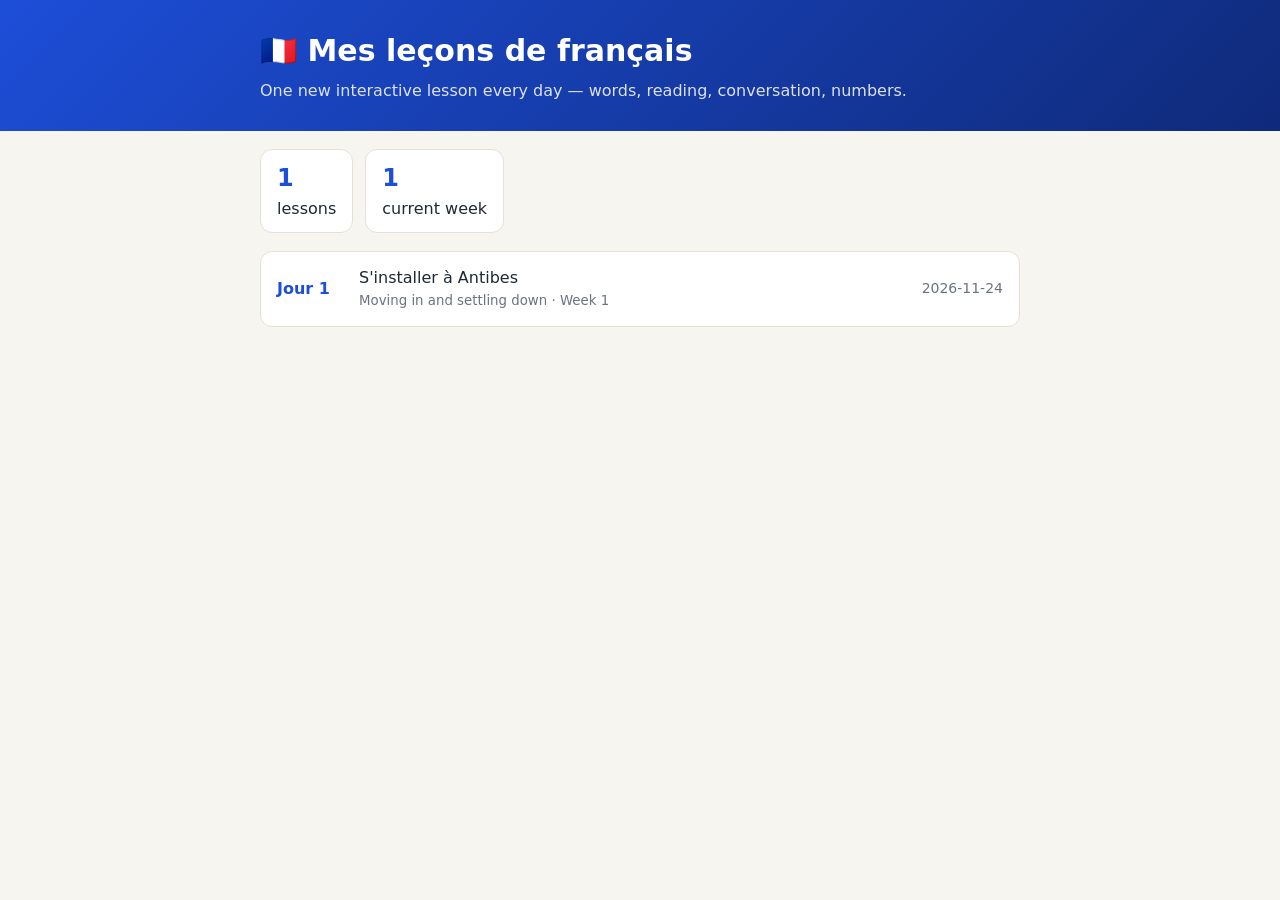
==== index.html @ 56b732ca "Set up AI French teacher: instructions, progress files, lesson template and Day 1 Co-Authored-By: Cl" ====
<!DOCTYPE html>
<html lang="fr">
<head>
<meta charset="utf-8">
<meta name="viewport" content="width=device-width, initial-scale=1">
<title>Mes leçons de français</title>
<style>
  body{margin:0;background:#f7f5f0;color:#1f2933;font:16px/1.55 system-ui,-apple-system,"Segoe UI",Roboto,sans-serif}
  header{background:linear-gradient(135deg,#1d4ed8,#0f2a7a);color:#fff;padding:28px 16px}
  .wrap{max-width:760px;margin:0 auto}
  h1{margin:0 0 4px;font-size:30px}
  header p{margin:0;opacity:.85}
  main{padding:18px 16px 40px}
  .stats{display:flex;gap:12px;flex-wrap:wrap;margin-bottom:18px}
  .stat{background:#fff;border:1px solid #e5e1d8;border-radius:12px;padding:10px 16px}
  .stat b{display:block;font-size:24px;color:#1d4ed8}
  a.day{display:flex;justify-content:space-between;align-items:center;gap:12px;background:#fff;border:1px solid #e5e1d8;border-radius:12px;padding:14px 16px;margin:10px 0;text-decoration:none;color:inherit}
  a.day:hover{border-color:#1d4ed8}
  a.day.today{border:2px solid #1d4ed8}
  .d{font-weight:700;color:#1d4ed8;min-width:70px}
  .t{flex:1}
  .t small{display:block;color:#6b7280}
  .date{color:#6b7280;font-size:14px;white-space:nowrap}
</style>
</head>
<body>
<header><div class="wrap">
  <h1>🇫🇷 Mes leçons de français</h1>
  <p>One new interactive lesson every day — words, reading, conversation, numbers.</p>
</div></header>
<main class="wrap">
  <div class="stats">
    <div class="stat"><b id="s-days">0</b>lessons</div>
    <div class="stat"><b id="s-week">1</b>current week</div>
  </div>
  <div id="list"></div>
</main>
<script>
/* The teacher adds each new day at the TOP of this array. */
const DAYS = [
  { day: 1, date: "2026-11-24", week: 1, theme_fr: "S'installer à Antibes", theme_en: "Moving in and settling down" }
];

const today = new Date().toISOString().slice(0, 10);
document.getElementById("s-days").textContent = DAYS.length;
document.getElementById("s-week").textContent = DAYS.length ? DAYS[0].week : 1;
const list = document.getElementById("list");
DAYS.forEach(d => {
  const a = document.createElement("a");
  a.className = "day" + (d.date === today ? " today" : "");
  a.href = "days/" + d.date + ".html";
  a.innerHTML = '<span class="d"></span><span class="t"><span class="fr"></span><small></small></span><span class="date"></span>';
  a.querySelector(".d").textContent = "Jour " + d.day;
  a.querySelector(".fr").textContent = d.theme_fr;
  a.querySelector("small").textContent = d.theme_en + " · Week " + d.week;
  a.querySelector(".date").textContent = d.date === today ? "Aujourd'hui" : d.date;
  list.appendChild(a);
});
</script>
</body>
</html>
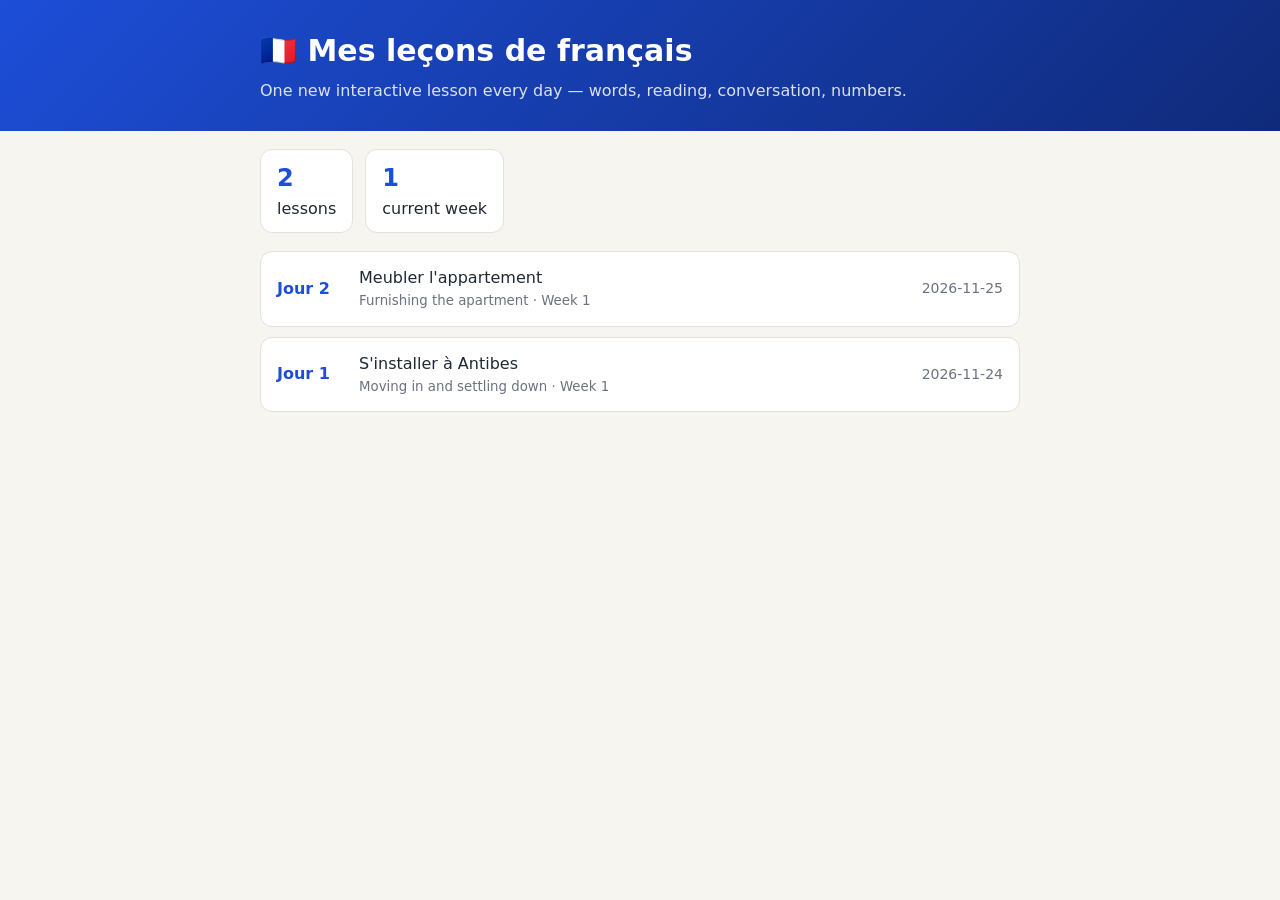
==== commit 9a7b306b: "Day 2 (2026-11-25): Meubler l'appartement Co-Authored-By: Claude Opus 5.5 <noreply@anthropic.com> Cl" ====
--- a/index.html
+++ b/index.html
@@ -38,6 +38,7 @@
 <script>
 /* The teacher adds each new day at the TOP of this array. */
 const DAYS = [
+  { day: 2, date: "2026-11-25", week: 1, theme_fr: "Meubler l'appartement", theme_en: "Furnishing the apartment" },
   { day: 1, date: "2026-11-24", week: 1, theme_fr: "S'installer à Antibes", theme_en: "Moving in and settling down" }
 ];
 
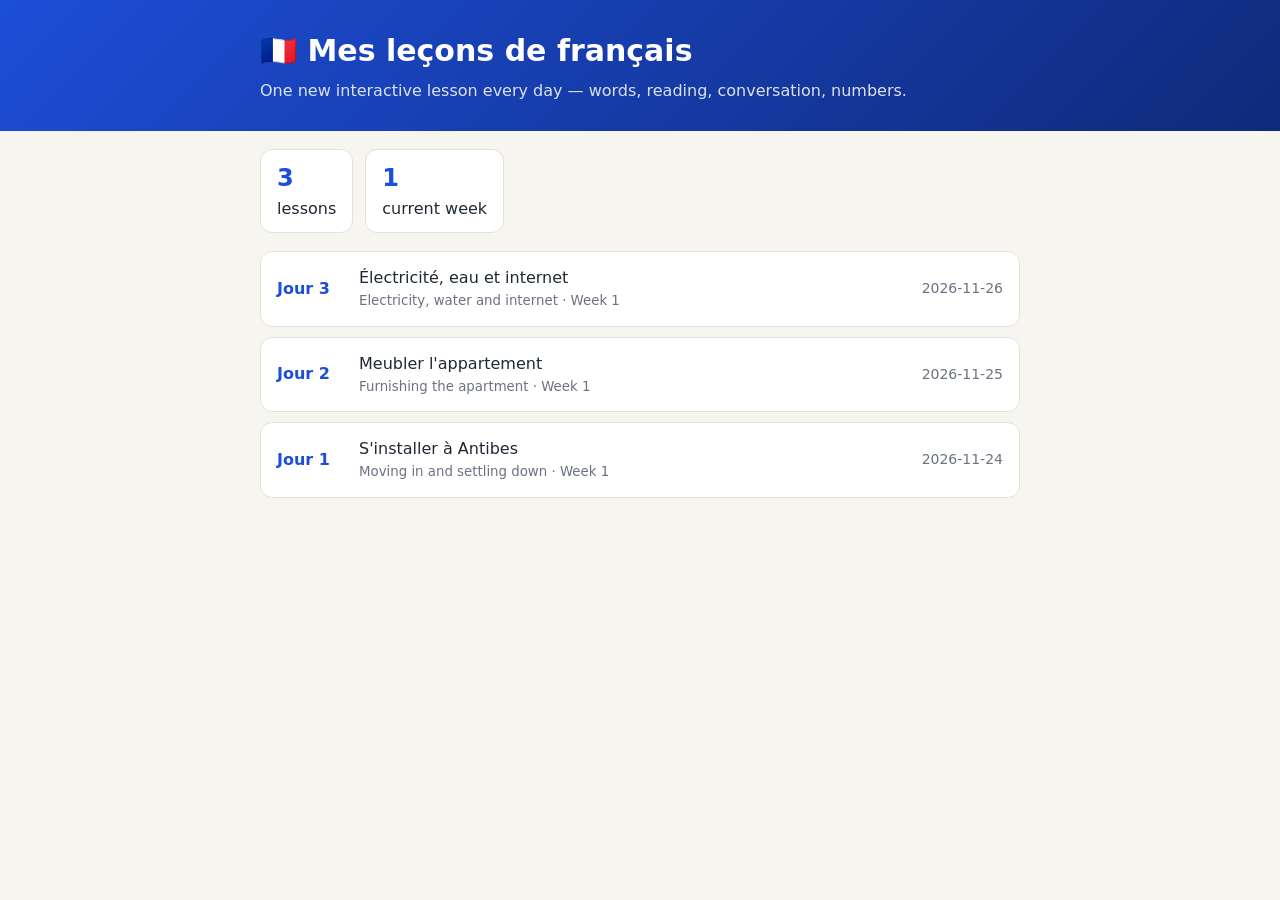
==== commit 46512520: "Day 3 (2026-11-26): Électricité, eau et internet Co-Authored-By: Claude Opus 5.5 <noreply@anthropic." ====
--- a/index.html
+++ b/index.html
@@ -38,6 +38,7 @@
 <script>
 /* The teacher adds each new day at the TOP of this array. */
 const DAYS = [
+  { day: 3, date: "2026-11-26", week: 1, theme_fr: "Électricité, eau et internet", theme_en: "Electricity, water and internet" },
   { day: 2, date: "2026-11-25", week: 1, theme_fr: "Meubler l'appartement", theme_en: "Furnishing the apartment" },
   { day: 1, date: "2026-11-24", week: 1, theme_fr: "S'installer à Antibes", theme_en: "Moving in and settling down" }
 ];
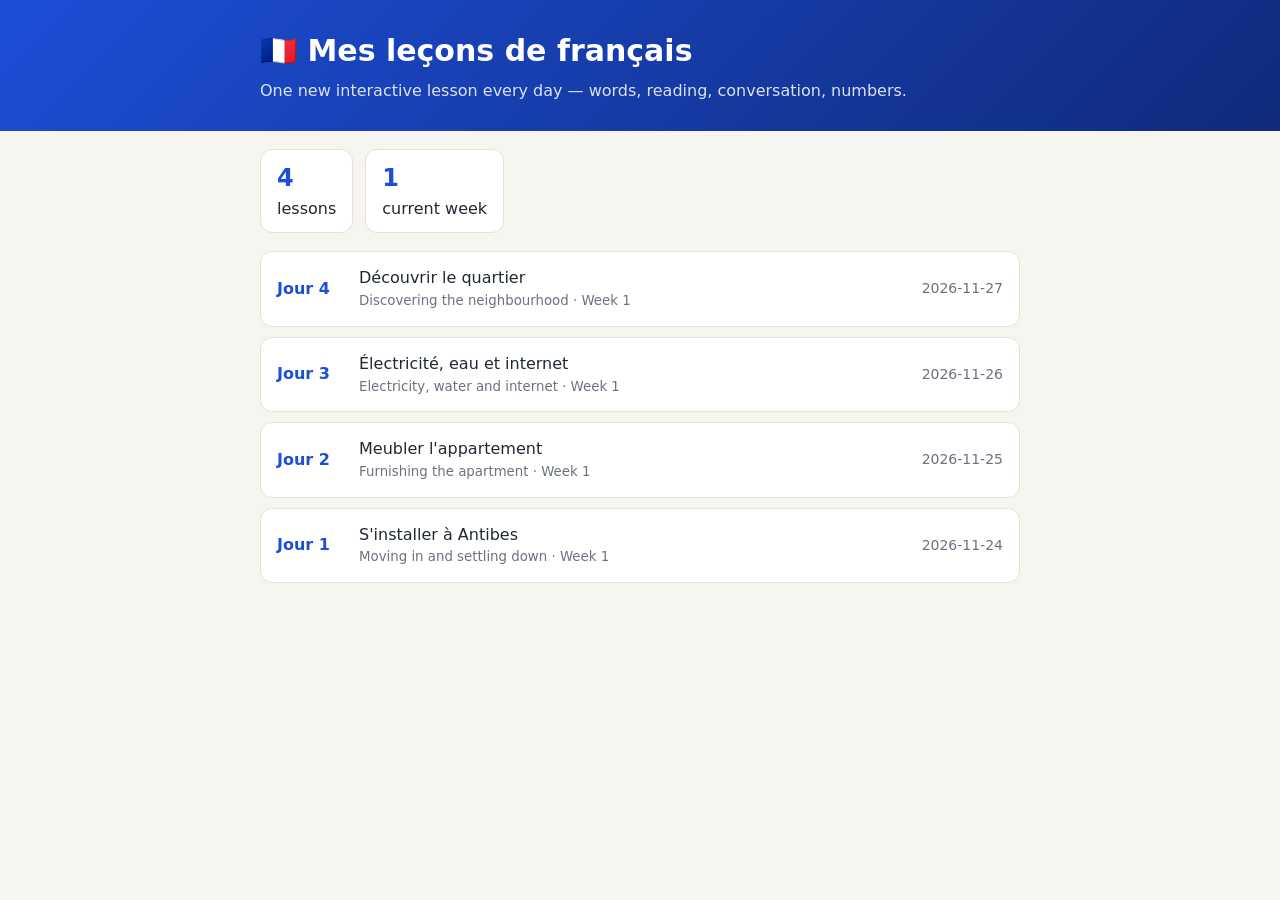
==== commit b837412e: "Day 4 (2026-11-27): Découvrir le quartier Co-Authored-By: Claude Opus 5.5 <noreply@anthropic.com> Cl" ====
--- a/index.html
+++ b/index.html
@@ -38,6 +38,7 @@
 <script>
 /* The teacher adds each new day at the TOP of this array. */
 const DAYS = [
+  { day: 4, date: "2026-11-27", week: 1, theme_fr: "Découvrir le quartier", theme_en: "Discovering the neighbourhood" },
   { day: 3, date: "2026-11-26", week: 1, theme_fr: "Électricité, eau et internet", theme_en: "Electricity, water and internet" },
   { day: 2, date: "2026-11-25", week: 1, theme_fr: "Meubler l'appartement", theme_en: "Furnishing the apartment" },
   { day: 1, date: "2026-11-24", week: 1, theme_fr: "S'installer à Antibes", theme_en: "Moving in and settling down" }
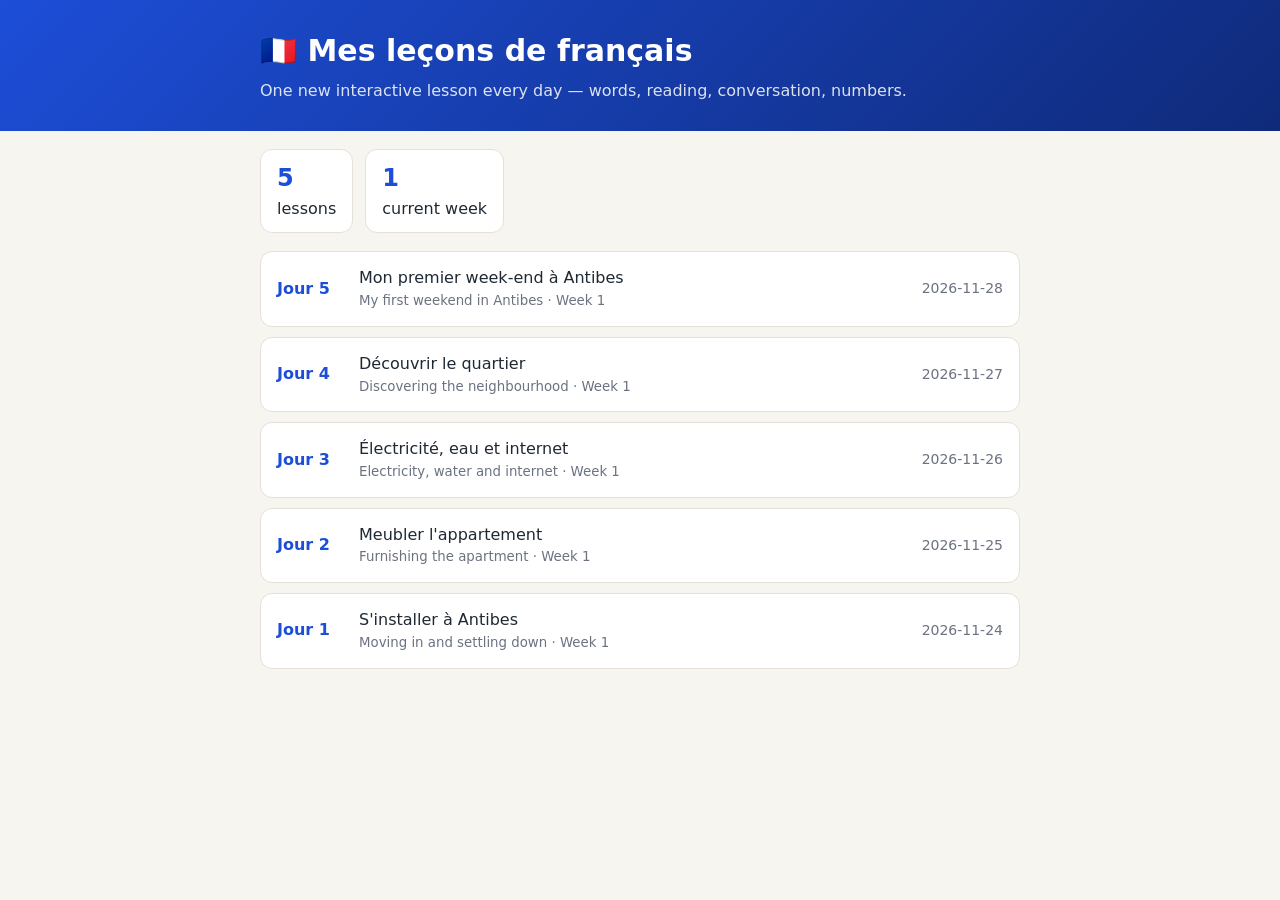
==== commit 0453a498: "Day 5 (2026-11-28): Mon premier week-end à Antibes Co-Authored-By: Claude Opus 5.5 <noreply@anthropi" ====
--- a/index.html
+++ b/index.html
@@ -38,6 +38,7 @@
 <script>
 /* The teacher adds each new day at the TOP of this array. */
 const DAYS = [
+  { day: 5, date: "2026-11-28", week: 1, theme_fr: "Mon premier week-end à Antibes", theme_en: "My first weekend in Antibes" },
   { day: 4, date: "2026-11-27", week: 1, theme_fr: "Découvrir le quartier", theme_en: "Discovering the neighbourhood" },
   { day: 3, date: "2026-11-26", week: 1, theme_fr: "Électricité, eau et internet", theme_en: "Electricity, water and internet" },
   { day: 2, date: "2026-11-25", week: 1, theme_fr: "Meubler l'appartement", theme_en: "Furnishing the apartment" },
